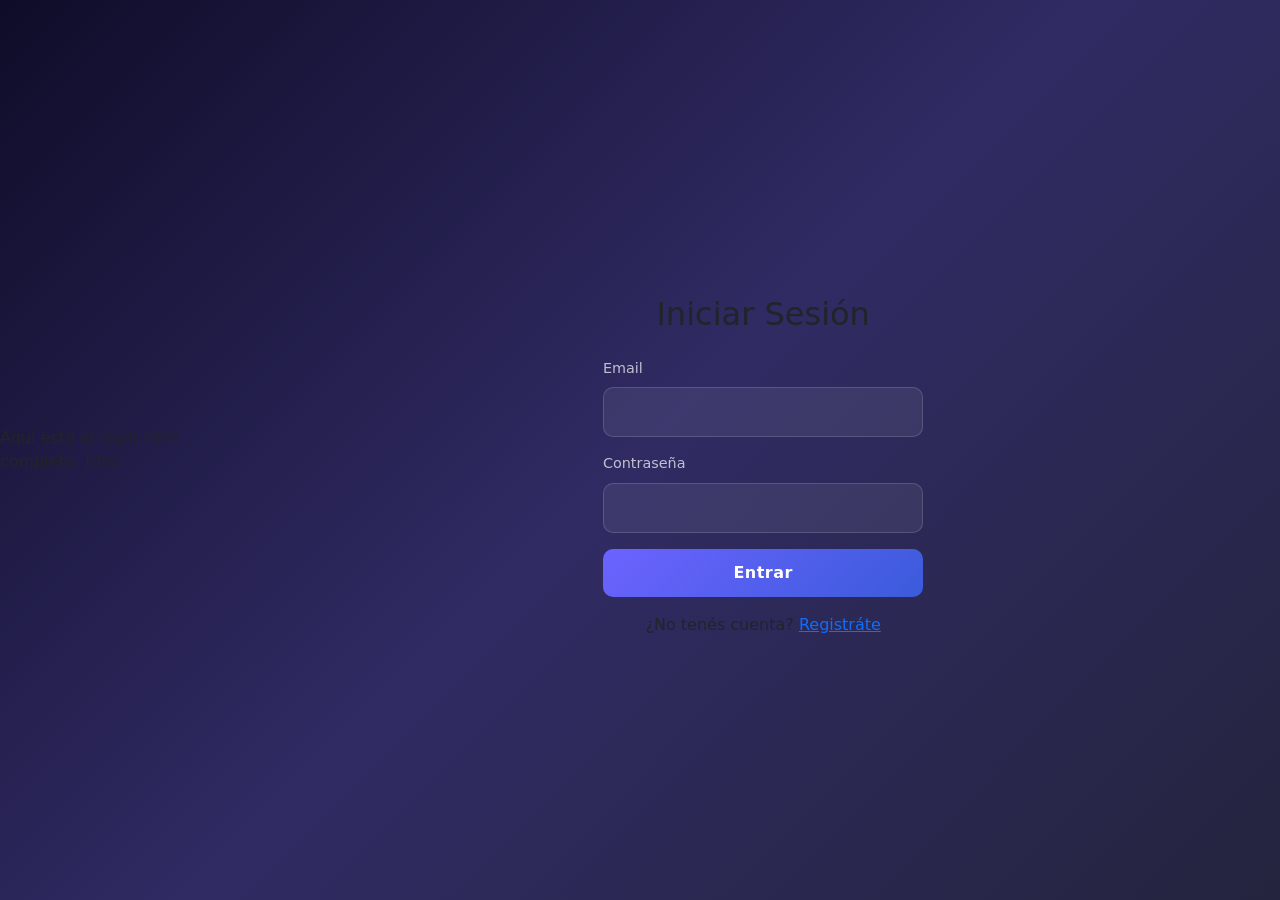
==== frontend/index.html @ b0592f24 ""Actualizacion para muestra del proyecto"" ====
<!DOCTYPE html>
<html lang="es">
<head>
    <meta charset="UTF-8">
    <meta name="viewport" content="width=device-width, initial-scale=1.0">
    <title>DevWeb - Feed</title>
    <link href="https://cdn.jsdelivr.net/npm/bootstrap@5.3.0/dist/css/bootstrap.min.css" rel="stylesheet">
    <link rel="stylesheet" href="css/styles.css">
</head>
<body class="feed-page">
    <nav class="navbar">
    <div class="logo">DevWeb</div>
    <input type="text" class="search-input" placeholder="Buscar freelancers...">
    <div class="user-menu">
        <span id="userName"></span>
        <button onclick="logout()">Salir</button>
    </div>
</nav>

<!-- Banner para FREELANCER -->
<div class="post-banner" id="freelancerBanner" style="display:none;">
    <p>¿Qué estás trabajando?</p>
    <button onclick="abrirModal('modalProyecto')">Subir proyecto</button>
</div>

<!-- Banner para CLIENT -->
<div class="post-banner" id="clientBanner" style="display:none;">
    <p>¿Eres freelancer? Únite a DevWeb</p>
    <button onclick="abrirModal('modalFreelancer')">Convertirme en freelancer</button>
</div>

<!-- Modal: Crear proyecto -->
<div class="modal-overlay" id="modalProyecto" style="display:none;">
    <div class="modal-box">
        <h3>Subir nuevo proyecto</h3>
        <form id="formProyecto">
            <input type="text" id="projTitle" placeholder="Título" required>
            <textarea id="projDescription" placeholder="Descripción" required></textarea>
            <select id="projCategory" required>
                <option value="">Categoría</option>
                <option value="WEB_DEVELOPMENT">Desarrollo Web</option>
                <option value="MOBILE_DEVELOPMENT">Desarrollo Móvil</option>
                <option value="GRAPHIC_DESIGN">Diseño Gráfico</option>
                <option value="UI_UX_DESIGN">UI/UX</option>
            </select>
            <input type="url" id="projImage" placeholder="URL de imagen" required>
            <div class="modal-buttons">
                <button type="button" onclick="cerrarModal('modalProyecto')">Cancelar</button>
                <button type="submit">Publicar</button>
            </div>
        </form>
    </div>
</div>

<!-- Modal: Convertirse en freelancer -->
<div class="modal-overlay" id="modalFreelancer" style="display:none;">
    <div class="modal-box">
        <h3>Convertirte en freelancer</h3>
        <p>Al confirmar, tu cuenta podrá publicar servicios y proyectos.</p>
        <div class="modal-buttons">
            <button type="button" onclick="cerrarModal('modalFreelancer')">Cancelar</button>
            <button onclick="confirmarFreelancer()">Confirmar</button>
        </div>
    </div>
</div>

<div class="feed-container" id="feedContainer">
    <!-- Aquí se cargan los proyectos dinámicamente -->
</div>


    <script src="js/api.js"></script>
<script>
   const user = JSON.parse(localStorage.getItem("user"));

if (!user) {
    window.location.href = "users/login.html";
}

async function cargarProyectos() {
    const response = await fetch(API_URL + "/projects");
    const proyectos = await response.json();
    
    const contenedor = document.getElementById("feedContainer");
    contenedor.innerHTML = "";

   proyectos.forEach(proyecto => {
    contenedor.innerHTML += `
        <div class="project-card">
            <img src="${proyecto.imageUrl}" class="project-image" alt="${proyecto.title}">
            <div class="project-info">
                <h3>${proyecto.title}</h3>
                <p>Por: ${proyecto.freelancerName}</p>
            </div>
        </div>
    `;
});
}

if (user.role === "FREELANCER") {
    document.getElementById("freelancerBanner").style.display = "flex";
} else if (user.role === "CLIENT") {
    document.getElementById("clientBanner").style.display = "flex";
}

document.getElementById("formProyecto").addEventListener("submit", async function(e) {
    e.preventDefault();

    const proyecto = {
        title: document.getElementById("projTitle").value,
        description: document.getElementById("projDescription").value,
        category: document.getElementById("projCategory").value,
        imageUrl: document.getElementById("projImage").value,
        freelancer: { id: user.id }
    };

    const response = await fetch(API_URL + "/projects", {
        method: "POST",
        headers: { "Content-Type": "application/json" },
        body: JSON.stringify(proyecto)
    });

    if (response.ok) {
        cerrarModal("modalProyecto");
        cargarProyectos();
    } else {
        alert("Error al publicar el proyecto");
    }
});

async function confirmarFreelancer() {
    const response = await fetch(API_URL + "/users/" + user.id + "/become-freelancer", {
        method: "PUT"
    });

    if (response.ok) {
        const updatedUser = await response.json();
        localStorage.setItem("user", JSON.stringify(updatedUser));
        alert("¡Ahora eres freelancer!");
        window.location.reload();
    } else {
        alert("Error al cambiar de rol");
    }
}

cargarProyectos();
</script>
</body>
</html>
---- frontend/css/styles.css ----
/* ===== GLOBAL ===== */
body {
    min-height: 100vh;
    background: linear-gradient(135deg, #0f0c29, #302b63, #24243e);
    display: flex;
    align-items: center;
    justify-content: center;
}

/* ===== LOGIN CARD ===== */
.login-card {
    background: rgba(255, 255, 255, 0.05);
    backdrop-filter: blur(10px);
    border: 1px solid rgba(255, 255, 255, 0.1);
    border-radius: 20px;
    padding: 40px;
    width: 100%;
    max-width: 400px;
    box-shadow: 0 8px 32px rgba(0, 0, 0, 0.4);
}

.login-card h2 {
    color: #fff;
    font-weight: 700;
    margin-bottom: 8px;
}

.login-card p {
    color: rgba(255,255,255,0.5);
    margin-bottom: 30px;
}

/* ===== FORMS ===== */
.form-label {
    color: rgba(255,255,255,0.7);
    font-size: 0.9rem;
}

.form-control {
    background: rgba(255,255,255,0.07);
    border: 1px solid rgba(255,255,255,0.15);
    border-radius: 10px;
    color: #fff;
    padding: 12px 15px;
}

.form-control:focus {
    background: rgba(255,255,255,0.1);
    border-color: #6c63ff;
    color: #fff;
    box-shadow: 0 0 0 3px rgba(108, 99, 255, 0.25);
}

.form-control::placeholder {
    color: rgba(255,255,255,0.3);
}

/* ===== BUTTONS ===== */
.btn-primary {
    background: linear-gradient(135deg, #6c63ff, #3b5bdb);
    border: none;
    border-radius: 10px;
    padding: 12px;
    font-weight: 600;
    letter-spacing: 0.5px;
    transition: all 0.3s ease;
}

.btn-primary:hover {
    transform: translateY(-2px);
    box-shadow: 0 8px 20px rgba(108, 99, 255, 0.4);
}

/* ===== LINKS ===== */
.register-link {
    color: rgba(255,255,255,0.5);
    font-size: 0.9rem;
}

.register-link a {
    color: #6c63ff;
    text-decoration: none;
    font-weight: 600;
}

.register-link a:hover {
    color: #a29bfe;
}

/* ===== LOGO ===== */
.logo {
    font-size: 1.5rem;
    font-weight: 800;
    color: #6c63ff;
    margin-bottom: 20px;
}

/* ===== LOGIN LAYOUT ===== */
.login-wrapper {
    display: flex;
    min-height: 100vh;
    width: 100%;
}

.login-left {
    width: 45%;
    display: flex;
    align-items: center;
    justify-content: center;
    padding: 40px;
    border-right: 1px solid rgba(255,255,255,0.08);
}

.login-right {
    width: 55%;
    display: flex;
    align-items: center;
    justify-content: center;
    padding: 60px;
}

.info-content h1 {
    font-size: 3rem;
    font-weight: 800;
    color: #fff;
    line-height: 1.2;
    margin-bottom: 20px;
}

.info-content p {
    color: rgba(255,255,255,0.6);
    font-size: 1.1rem;
    margin-bottom: 40px;
}

.feature-list {
    list-style: none;
    padding: 0;
}

.feature-list li {
    color: rgba(255,255,255,0.8);
    font-size: 1.1rem;
    padding: 12px 0;
    border-bottom: 1px solid rgba(255,255,255,0.08);
}

.feature-list li:last-child {
    border-bottom: none;
}


.logo {
    font-size: 1.5rem;
    font-weight: bold;
    color: #38bdf8;
}

body.feed-page {
    display: block;
    background: linear-gradient(135deg, #0f0c29, #302b63, #24243e);
    min-height: 100vh;
}

.search-input {
    flex: 1;
    max-width: 500px;
    padding: 10px 15px;
    border: none;
    border-radius: 25px;
    outline: none;
    font-size: 1rem;
    background-color: #f1f5f9;
}

.search-input:focus {
    box-shadow: 0 0 0 3px rgba(56, 189, 248, 0.4);
}

.user-menu {
    display: flex;
    align-items: center;
    gap: 15px;
}

#userName {
    font-weight: 500;
}

.user-menu button {
    padding: 8px 16px;
    border: none;
    border-radius: 8px;
    background-color: #ef4444;
    color: white;
    cursor: pointer;
    transition: background-color 0.2s;
}

.user-menu button:hover {
    background-color: #dc2626;
}


/* ===== NAVBAR ===== */
.navbar {
    display: flex;
    align-items: center;
    justify-content: space-between;
    padding: 15px 40px;
    background: rgba(255,255,255,0.04);
    border-bottom: 1px solid rgba(255,255,255,0.08);
    position: sticky;
    top: 0;
    z-index: 100;
}

.navbar .logo {
    font-size: 1.4rem;
    font-weight: 800;
    color: #6c63ff;
    margin: 0;
}

.search-input {
    flex: 1;
    max-width: 400px;
    margin: 0 30px;
    padding: 10px 15px;
    border-radius: 8px;
    border: 1px solid rgba(255,255,255,0.15);
    background: rgba(255,255,255,0.07);
    color: #fff;
}

.search-input::placeholder {
    color: rgba(255,255,255,0.3);
}

.user-menu {
    display: flex;
    align-items: center;
    gap: 15px;
    color: rgba(255,255,255,0.8);
}

.user-menu button {
    background: rgba(255,255,255,0.08);
    border: 1px solid rgba(255,255,255,0.15);
    color: #fff;
    padding: 8px 16px;
    border-radius: 8px;
    cursor: pointer;
    transition: all 0.2s ease;
}

.user-menu button:hover {
    background: #6c63ff;
    border-color: #6c63ff;
}


/* ===== FEED ===== */
.feed-container {
    display: flex;
    flex-direction: column;
    align-items: center;
    gap: 20px;
    padding: 30px 20px;
    max-width: 700px;
    margin: 0 auto;
}

.project-card {
    width: 100%;
    background: rgba(255,255,255,0.05);
    border: 1px solid rgba(255,255,255,0.1);
    border-radius: 15px;
    padding: 20px;
    color: #fff;
}

.project-card h3 {
    font-size: 1.2rem;
    font-weight: 700;
    margin-bottom: 5px;
}

.project-card p {
    color: rgba(255,255,255,0.5);
    margin: 0;
}

/* ===== BANNER ===== */
.post-banner {
    display: none;
    align-items: center;
    justify-content: space-between;
    max-width: 700px;
    margin: 30px auto 0;
    padding: 20px 25px;
    background: rgba(255,255,255,0.05);
    border: 1px solid rgba(255,255,255,0.1);
    border-radius: 15px;
    color: rgba(255,255,255,0.7);
}

.post-banner button {
    background: linear-gradient(135deg, #6c63ff, #3b5bdb);
    border: none;
    color: #fff;
    padding: 10px 20px;
    border-radius: 8px;
    font-weight: 600;
    cursor: pointer;
}

.post-banner button:hover {
    transform: translateY(-1px);
}

/* ===== MODAL ===== */
.modal-overlay {
    position: fixed;
    top: 0; left: 0; right: 0; bottom: 0;
    background: rgba(0,0,0,0.6);
    align-items: center;
    justify-content: center;
    z-index: 1000;
}

.modal-box {
    background: #1e1b3a;
    border: 1px solid rgba(255,255,255,0.1);
    border-radius: 15px;
    padding: 30px;
    width: 100%;
    max-width: 450px;
    color: #fff;
}

.modal-box h3 {
    margin-bottom: 20px;
}

.modal-box input,
.modal-box select,
.modal-box textarea {
    width: 100%;
    padding: 10px 15px;
    margin-bottom: 12px;
    border-radius: 8px;
    border: 1px solid rgba(255,255,255,0.15);
    background: rgba(255,255,255,0.07);
    color: #fff;
}

.modal-box textarea {
    resize: vertical;
    min-height: 80px;
}

.modal-buttons {
    display: flex;
    justify-content: flex-end;
    gap: 10px;
    margin-top: 10px;
}

.modal-buttons button {
    padding: 10px 18px;
    border-radius: 8px;
    border: none;
    cursor: pointer;
    font-weight: 600;
}

.modal-buttons button[type="submit"],
.modal-buttons button:last-child {
    background: linear-gradient(135deg, #6c63ff, #3b5bdb);
    color: #fff;
}

.modal-buttons button:first-child {
    background: rgba(255,255,255,0.1);
    color: #fff;
}

/* ===== PROJECT CARD CON IMAGEN ===== */
.project-card {
    overflow: hidden;
    padding: 0;
}

.project-image {
    width: 100%;
    height: 250px;
    object-fit: cover;
}

.project-info {
    padding: 15px 20px;
}
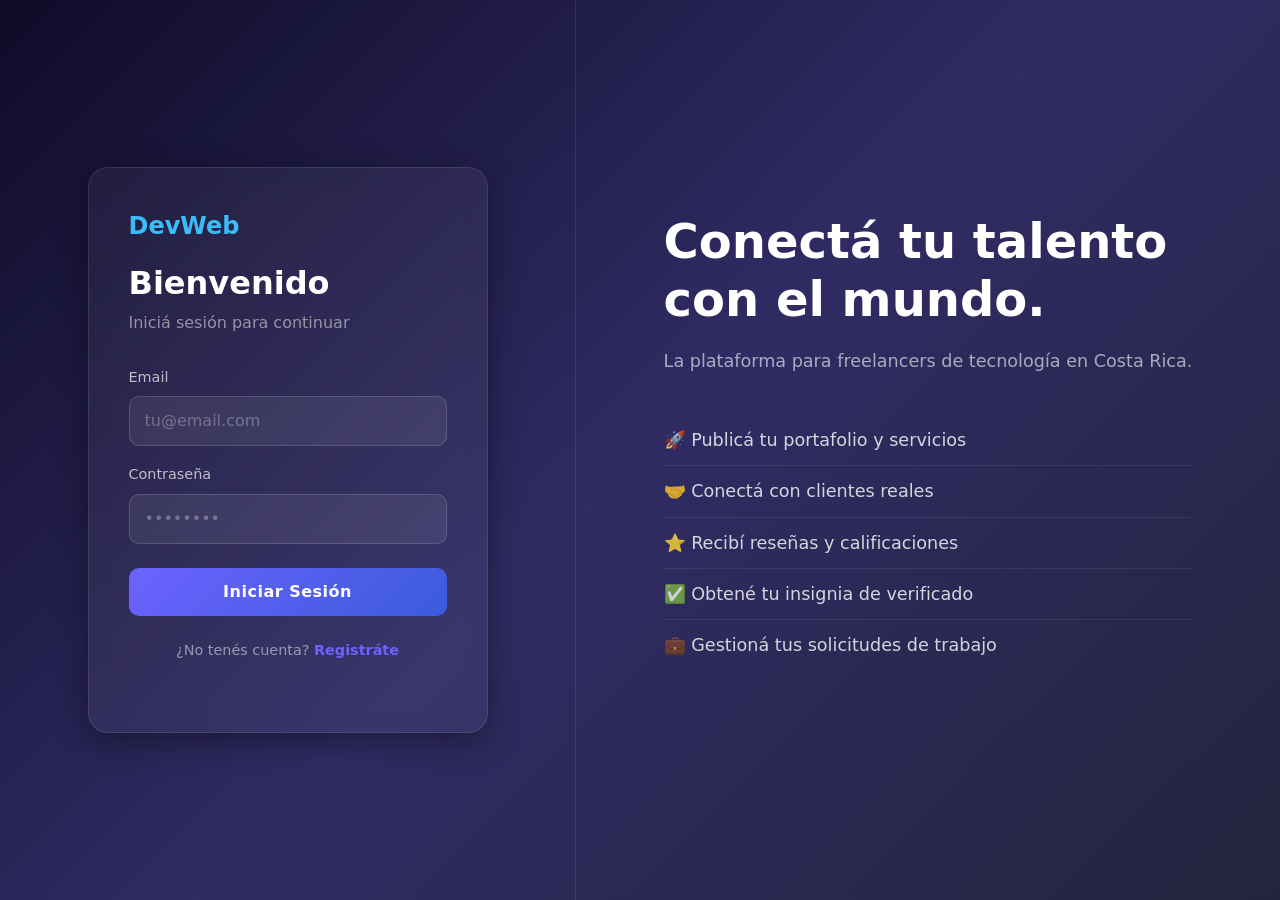
==== commit 84210444: "Fase 3 y 4 frontend" ====
--- a/frontend/index.html
+++ b/frontend/index.html
@@ -1,5 +1,6 @@
 <!DOCTYPE html>
 <html lang="es">
+
 <head>
     <meta charset="UTF-8">
     <meta name="viewport" content="width=device-width, initial-scale=1.0">
@@ -7,143 +8,261 @@
     <link href="https://cdn.jsdelivr.net/npm/bootstrap@5.3.0/dist/css/bootstrap.min.css" rel="stylesheet">
     <link rel="stylesheet" href="css/styles.css">
 </head>
+
 <body class="feed-page">
     <nav class="navbar">
-    <div class="logo">DevWeb</div>
-    <input type="text" class="search-input" placeholder="Buscar freelancers...">
-    <div class="user-menu">
-        <span id="userName"></span>
-        <button onclick="logout()">Salir</button>
-    </div>
-</nav>
-
-<!-- Banner para FREELANCER -->
-<div class="post-banner" id="freelancerBanner" style="display:none;">
-    <p>¿Qué estás trabajando?</p>
-    <button onclick="abrirModal('modalProyecto')">Subir proyecto</button>
-</div>
-
-<!-- Banner para CLIENT -->
-<div class="post-banner" id="clientBanner" style="display:none;">
-    <p>¿Eres freelancer? Únite a DevWeb</p>
-    <button onclick="abrirModal('modalFreelancer')">Convertirme en freelancer</button>
-</div>
-
-<!-- Modal: Crear proyecto -->
-<div class="modal-overlay" id="modalProyecto" style="display:none;">
-    <div class="modal-box">
-        <h3>Subir nuevo proyecto</h3>
-        <form id="formProyecto">
-            <input type="text" id="projTitle" placeholder="Título" required>
-            <textarea id="projDescription" placeholder="Descripción" required></textarea>
-            <select id="projCategory" required>
-                <option value="">Categoría</option>
-                <option value="WEB_DEVELOPMENT">Desarrollo Web</option>
-                <option value="MOBILE_DEVELOPMENT">Desarrollo Móvil</option>
-                <option value="GRAPHIC_DESIGN">Diseño Gráfico</option>
-                <option value="UI_UX_DESIGN">UI/UX</option>
-            </select>
-            <input type="url" id="projImage" placeholder="URL de imagen" required>
+        <div class="logo">DevWeb</div>
+        <input type="text" class="search-input" placeholder="Buscar freelancers...">
+        <div class="user-menu">
+            <a href="users/profile.html" id="userName" class="user-link"></a>
+            <button onclick="logout()">Cerrar sesión</button>
+        </div>
+    </nav>
+
+    <!-- Banner para FREELANCER -->
+    <div class="post-banner" id="freelancerBanner" style="display:none;">
+        <p>¿Qué estás trabajando?</p>
+        <button onclick="abrirModal('modalProyecto')">Subir proyecto</button>
+    </div>
+
+    <!-- Banner para CLIENT -->
+    <div class="post-banner" id="clientBanner" style="display:none;">
+        <p>¿Eres freelancer? Únite a DevWeb</p>
+        <button onclick="abrirModal('modalFreelancer')">Convertirme en freelancer</button>
+    </div>
+
+    <!-- Modal: Crear proyecto -->
+    <div class="modal-overlay" id="modalProyecto" style="display:none;">
+        <div class="modal-box">
+            <h3>Subir nuevo proyecto</h3>
+            <form id="formProyecto">
+                <input type="text" id="projTitle" placeholder="Título" required>
+                <textarea id="projDescription" placeholder="Descripción" required></textarea>
+                <select id="projCategory" required>
+                    <option value="">Categoría</option>
+                    <option value="WEB_DEVELOPMENT">Desarrollo Web</option>
+                    <option value="MOBILE_DEVELOPMENT">Desarrollo Móvil</option>
+                    <option value="GRAPHIC_DESIGN">Diseño Gráfico</option>
+                    <option value="UI_UX_DESIGN">UI/UX</option>
+                </select>
+                <input type="url" id="projImage" placeholder="URL de imagen" required>
+                <div class="modal-buttons">
+                    <button type="button" onclick="cerrarModal('modalProyecto')">Cancelar</button>
+                    <button type="submit">Publicar</button>
+                </div>
+            </form>
+        </div>
+    </div>
+
+    <!-- Modal: Convertirse en freelancer -->
+    <div class="modal-overlay" id="modalFreelancer" style="display:none;">
+        <div class="modal-box">
+            <h3>Convertirte en freelancer</h3>
+            <p>Al confirmar, tu cuenta podrá publicar servicios y proyectos.</p>
             <div class="modal-buttons">
-                <button type="button" onclick="cerrarModal('modalProyecto')">Cancelar</button>
-                <button type="submit">Publicar</button>
+                <button type="button" onclick="cerrarModal('modalFreelancer')">Cancelar</button>
+                <button onclick="confirmarFreelancer()">Confirmar</button>
             </div>
-        </form>
-    </div>
-</div>
-
-<!-- Modal: Convertirse en freelancer -->
-<div class="modal-overlay" id="modalFreelancer" style="display:none;">
-    <div class="modal-box">
-        <h3>Convertirte en freelancer</h3>
-        <p>Al confirmar, tu cuenta podrá publicar servicios y proyectos.</p>
-        <div class="modal-buttons">
-            <button type="button" onclick="cerrarModal('modalFreelancer')">Cancelar</button>
-            <button onclick="confirmarFreelancer()">Confirmar</button>
-        </div>
-    </div>
-</div>
-
-<div class="feed-container" id="feedContainer">
-    <!-- Aquí se cargan los proyectos dinámicamente -->
-</div>
-
+        </div>
+    </div>
+
+
+    <div class="modal-overlay" id="modalSolicitud" style="display:none;">
+        <div class="modal-box">
+            <h3>Solicitar servicio</h3>
+
+            <p id="requestServiceTitle"></p>
+
+            <input type="hidden" id="requestServiceId">
+            <input type="hidden" id="requestFreelancerId">
+
+            <textarea id="requestDescription" placeholder="Describe el trabajo que necesitás"></textarea>
+
+            <div class="modal-buttons">
+                <button type="button" onclick="cerrarModal('modalSolicitud')">Cancelar</button>
+                <button type="button" onclick="sendJobRequest()">Enviar solicitud</button>
+            </div>
+        </div>
+    </div>
+
+    <div class="feed-container" id="feedContainer">
+        <!-- Aquí se cargan los proyectos dinámicamente -->
+    </div>
 
     <script src="js/api.js"></script>
-<script>
-   const user = JSON.parse(localStorage.getItem("user"));
-
-if (!user) {
-    window.location.href = "users/login.html";
+    <script>
+        const user = JSON.parse(localStorage.getItem("user"));
+
+        if (!user) {
+            window.location.href = "users/login.html";
+        }
+
+        document.getElementById("userName").textContent = "Hola, " + user.name;
+
+        async function cargarProyectos() {
+            const response = await fetch(API_URL + "/projects");
+            const proyectos = await response.json();
+
+            const contenedor = document.getElementById("feedContainer");
+            contenedor.innerHTML = "";
+
+            proyectos.forEach(proyecto => {
+                contenedor.innerHTML += `
+                <div class="project-card">
+                    <img src="${proyecto.imageUrl}" class="project-image" alt="${proyecto.title}">
+                    <div class="project-info">
+                        <h3>${proyecto.title}</h3>
+                        <p>Por: ${proyecto.freelancerName}</p>
+                    </div>
+                </div>
+            `;
+            });
+        }
+
+        async function cargarServicios() {
+            const response = await fetch(API_URL + "/api/services/findAll");
+
+            if (!response.ok) {
+                return;
+            }
+
+            const servicios = await response.json();
+            const contenedor = document.getElementById("feedContainer");
+
+            servicios.forEach(service => {
+                contenedor.innerHTML +=`
+                    <div class="project-card">
+                        <img src="${service.imageUrl}" class="project-image" alt="${service.title}">
+
+                            <div class="project-info">
+                                <h3>${service.title}</h3>
+
+                                <p>Categoría: ${service.category}</p>
+                                <p>Precio: ₡${Number(service.price).toLocaleString()}</p>
+
+                                <div class="service-footer">
+
+                                    <div class="service-owner">
+                                        Por:
+                                        <a href="freelancer.html?id=${service.freelancerId}">
+                                            ${service.freelancerName}
+                                        </a>
+                                    </div>
+
+                                    <button
+                                        class="btn-service"
+                                        onclick="openRequestModal(${service.id}, ${service.freelancerId}, '${service.title.replace(/'/g, "\\'")}')">
+                                    Solicitar servicio
+                                </button>
+
+                            </div>
+                    </div>
+            </div >
+        `;
+    });
 }
 
-async function cargarProyectos() {
-    const response = await fetch(API_URL + "/projects");
-    const proyectos = await response.json();
-    
-    const contenedor = document.getElementById("feedContainer");
-    contenedor.innerHTML = "";
-
-   proyectos.forEach(proyecto => {
-    contenedor.innerHTML += `
-        <div class="project-card">
-            <img src="${proyecto.imageUrl}" class="project-image" alt="${proyecto.title}">
-            <div class="project-info">
-                <h3>${proyecto.title}</h3>
-                <p>Por: ${proyecto.freelancerName}</p>
-            </div>
-        </div>
-    `;
-});
+    if (user.role === "FREELANCER") {
+        document.getElementById("freelancerBanner").style.display = "flex";
+    } else if (user.role === "CLIENT") {
+        document.getElementById("clientBanner").style.display = "flex";
+    }
+
+    document.getElementById("formProyecto").addEventListener("submit", async function(e) {
+        e.preventDefault();
+
+        const proyecto = {
+            title: document.getElementById("projTitle").value,
+            description: document.getElementById("projDescription").value,
+            category: document.getElementById("projCategory").value,
+            imageUrl: document.getElementById("projImage").value,
+            freelancer: { id: user.id }
+        };
+
+        const response = await fetch(API_URL + "/projects", {
+            method: "POST",
+            headers: { "Content-Type": "application/json" },
+            body: JSON.stringify(proyecto)
+        });
+
+        if (response.ok) {
+            cerrarModal("modalProyecto");
+            cargarProyectos();
+        } else {
+            alert("Error al publicar el proyecto");
+        }
+    });
+
+    function openRequestModal(serviceId, freelancerId, serviceTitle) {
+    if (user.role !== "CLIENT") {
+        alert("Solo los clientes pueden solicitar servicios");
+        return;
+    }
+
+    document.getElementById("requestServiceId").value = serviceId;
+    document.getElementById("requestFreelancerId").value = freelancerId;
+    document.getElementById("requestServiceTitle").textContent = serviceTitle;
+    document.getElementById("requestDescription").value = "";
+
+    abrirModal("modalSolicitud");
 }
 
-if (user.role === "FREELANCER") {
-    document.getElementById("freelancerBanner").style.display = "flex";
-} else if (user.role === "CLIENT") {
-    document.getElementById("clientBanner").style.display = "flex";
+async function sendJobRequest() {
+    const description = document.getElementById("requestDescription").value;
+
+    if (description.trim() === "") {
+        alert("Debe escribir una descripción");
+        return;
+    }
+
+    const request = {
+        description: description,
+        client: {
+            id: user.id
+        },
+        freelancer: {
+            id: Number(document.getElementById("requestFreelancerId").value)
+        },
+        service: {
+            id: Number(document.getElementById("requestServiceId").value)
+        }
+    };
+
+    const response = await fetch(API_URL + "/api/jobrequest/save", {
+        method: "POST",
+        headers: {
+            "Content-Type": "application/json"
+        },
+        body: JSON.stringify(request)
+    });
+
+    const text = await response.text();
+
+    if (response.ok) {
+        cerrarModal("modalSolicitud");
+        alert("Solicitud enviada correctamente");
+    } else {
+        alert(text || "Error al enviar solicitud");
+    }
 }
 
-document.getElementById("formProyecto").addEventListener("submit", async function(e) {
-    e.preventDefault();
-
-    const proyecto = {
-        title: document.getElementById("projTitle").value,
-        description: document.getElementById("projDescription").value,
-        category: document.getElementById("projCategory").value,
-        imageUrl: document.getElementById("projImage").value,
-        freelancer: { id: user.id }
-    };
-
-    const response = await fetch(API_URL + "/projects", {
-        method: "POST",
-        headers: { "Content-Type": "application/json" },
-        body: JSON.stringify(proyecto)
-    });
-
-    if (response.ok) {
-        cerrarModal("modalProyecto");
-        cargarProyectos();
-    } else {
-        alert("Error al publicar el proyecto");
-    }
-});
-
-async function confirmarFreelancer() {
-    const response = await fetch(API_URL + "/users/" + user.id + "/become-freelancer", {
-        method: "PUT"
-    });
-
-    if (response.ok) {
-        const updatedUser = await response.json();
-        localStorage.setItem("user", JSON.stringify(updatedUser));
-        alert("¡Ahora eres freelancer!");
-        window.location.reload();
-    } else {
-        alert("Error al cambiar de rol");
-    }
-}
-
-cargarProyectos();
-</script>
+    async function confirmarFreelancer() {
+        const response = await fetch(API_URL + "/users/" + user.id + "/become-freelancer", {
+            method: "PUT"
+        });
+
+        if (response.ok) {
+            const updatedUser = await response.json();
+            localStorage.setItem("user", JSON.stringify(updatedUser));
+            alert("¡Ahora eres freelancer!");
+            window.location.reload();
+        } else {
+            alert("Error al cambiar de rol");
+        }
+    }
+
+    cargarProyectos().then(() => cargarServicios());
+    </script>
 </body>
+
 </html>
--- a/frontend/css/styles.css
+++ b/frontend/css/styles.css
@@ -26,33 +26,33 @@
 }
 
 .login-card p {
-    color: rgba(255,255,255,0.5);
+    color: rgba(255, 255, 255, 0.5);
     margin-bottom: 30px;
 }
 
 /* ===== FORMS ===== */
 .form-label {
-    color: rgba(255,255,255,0.7);
+    color: rgba(255, 255, 255, 0.7);
     font-size: 0.9rem;
 }
 
 .form-control {
-    background: rgba(255,255,255,0.07);
-    border: 1px solid rgba(255,255,255,0.15);
+    background: rgba(255, 255, 255, 0.07);
+    border: 1px solid rgba(255, 255, 255, 0.15);
     border-radius: 10px;
     color: #fff;
     padding: 12px 15px;
 }
 
 .form-control:focus {
-    background: rgba(255,255,255,0.1);
+    background: rgba(255, 255, 255, 0.1);
     border-color: #6c63ff;
     color: #fff;
     box-shadow: 0 0 0 3px rgba(108, 99, 255, 0.25);
 }
 
 .form-control::placeholder {
-    color: rgba(255,255,255,0.3);
+    color: rgba(255, 255, 255, 0.3);
 }
 
 /* ===== BUTTONS ===== */
@@ -73,7 +73,7 @@
 
 /* ===== LINKS ===== */
 .register-link {
-    color: rgba(255,255,255,0.5);
+    color: rgba(255, 255, 255, 0.5);
     font-size: 0.9rem;
 }
 
@@ -108,7 +108,7 @@
     align-items: center;
     justify-content: center;
     padding: 40px;
-    border-right: 1px solid rgba(255,255,255,0.08);
+    border-right: 1px solid rgba(255, 255, 255, 0.08);
 }
 
 .login-right {
@@ -128,7 +128,7 @@
 }
 
 .info-content p {
-    color: rgba(255,255,255,0.6);
+    color: rgba(255, 255, 255, 0.6);
     font-size: 1.1rem;
     margin-bottom: 40px;
 }
@@ -139,10 +139,10 @@
 }
 
 .feature-list li {
-    color: rgba(255,255,255,0.8);
+    color: rgba(255, 255, 255, 0.8);
     font-size: 1.1rem;
     padding: 12px 0;
-    border-bottom: 1px solid rgba(255,255,255,0.08);
+    border-bottom: 1px solid rgba(255, 255, 255, 0.08);
 }
 
 .feature-list li:last-child {
@@ -208,8 +208,8 @@
     align-items: center;
     justify-content: space-between;
     padding: 15px 40px;
-    background: rgba(255,255,255,0.04);
-    border-bottom: 1px solid rgba(255,255,255,0.08);
+    background: rgba(255, 255, 255, 0.04);
+    border-bottom: 1px solid rgba(255, 255, 255, 0.08);
     position: sticky;
     top: 0;
     z-index: 100;
@@ -228,25 +228,25 @@
     margin: 0 30px;
     padding: 10px 15px;
     border-radius: 8px;
-    border: 1px solid rgba(255,255,255,0.15);
-    background: rgba(255,255,255,0.07);
+    border: 1px solid rgba(255, 255, 255, 0.15);
+    background: rgba(255, 255, 255, 0.07);
     color: #fff;
 }
 
 .search-input::placeholder {
-    color: rgba(255,255,255,0.3);
+    color: rgba(255, 255, 255, 0.3);
 }
 
 .user-menu {
     display: flex;
     align-items: center;
     gap: 15px;
-    color: rgba(255,255,255,0.8);
+    color: rgba(255, 255, 255, 0.8);
 }
 
 .user-menu button {
-    background: rgba(255,255,255,0.08);
-    border: 1px solid rgba(255,255,255,0.15);
+    background: rgba(255, 255, 255, 0.08);
+    border: 1px solid rgba(255, 255, 255, 0.15);
     color: #fff;
     padding: 8px 16px;
     border-radius: 8px;
@@ -273,8 +273,8 @@
 
 .project-card {
     width: 100%;
-    background: rgba(255,255,255,0.05);
-    border: 1px solid rgba(255,255,255,0.1);
+    background: rgba(255, 255, 255, 0.05);
+    border: 1px solid rgba(255, 255, 255, 0.1);
     border-radius: 15px;
     padding: 20px;
     color: #fff;
@@ -287,7 +287,7 @@
 }
 
 .project-card p {
-    color: rgba(255,255,255,0.5);
+    color: rgba(255, 255, 255, 0.5);
     margin: 0;
 }
 
@@ -299,10 +299,10 @@
     max-width: 700px;
     margin: 30px auto 0;
     padding: 20px 25px;
-    background: rgba(255,255,255,0.05);
-    border: 1px solid rgba(255,255,255,0.1);
+    background: rgba(255, 255, 255, 0.05);
+    border: 1px solid rgba(255, 255, 255, 0.1);
     border-radius: 15px;
-    color: rgba(255,255,255,0.7);
+    color: rgba(255, 255, 255, 0.7);
 }
 
 .post-banner button {
@@ -322,8 +322,11 @@
 /* ===== MODAL ===== */
 .modal-overlay {
     position: fixed;
-    top: 0; left: 0; right: 0; bottom: 0;
-    background: rgba(0,0,0,0.6);
+    top: 0;
+    left: 0;
+    right: 0;
+    bottom: 0;
+    background: rgba(0, 0, 0, 0.6);
     align-items: center;
     justify-content: center;
     z-index: 1000;
@@ -331,7 +334,7 @@
 
 .modal-box {
     background: #1e1b3a;
-    border: 1px solid rgba(255,255,255,0.1);
+    border: 1px solid rgba(255, 255, 255, 0.1);
     border-radius: 15px;
     padding: 30px;
     width: 100%;
@@ -350,8 +353,8 @@
     padding: 10px 15px;
     margin-bottom: 12px;
     border-radius: 8px;
-    border: 1px solid rgba(255,255,255,0.15);
-    background: rgba(255,255,255,0.07);
+    border: 1px solid rgba(255, 255, 255, 0.15);
+    background: rgba(255, 255, 255, 0.07);
     color: #fff;
 }
 
@@ -382,7 +385,7 @@
 }
 
 .modal-buttons button:first-child {
-    background: rgba(255,255,255,0.1);
+    background: rgba(255, 255, 255, 0.1);
     color: #fff;
 }
 
@@ -400,4 +403,515 @@
 
 .project-info {
     padding: 15px 20px;
+}
+
+.user-link {
+    color: rgba(255, 255, 255, 0.8);
+    text-decoration: none;
+}
+
+.user-link:hover {
+    color: #fff;
+}
+
+css
+
+/* ===== PROFILE PAGE ===== */
+.profile-container {
+    max-width: 700px;
+    margin: 30px auto;
+    padding: 0 20px;
+}
+
+.profile-header {
+    background: rgba(255, 255, 255, 0.05);
+    border: 1px solid rgba(255, 255, 255, 0.1);
+    border-radius: 15px;
+    padding: 30px;
+    color: #fff;
+    margin-bottom: 30px;
+    text-align: center;
+}
+
+.profile-header h2 {
+    font-size: 1.8rem;
+    font-weight: 700;
+    margin-bottom: 10px;
+    color: #fff;
+}
+
+.profile-header p {
+    color: rgba(255, 255, 255, 0.6);
+    margin: 4px 0;
+}
+
+.profile-header button {
+    margin-top: 15px;
+    background: linear-gradient(135deg, #6c63ff, #3b5bdb);
+    border: none;
+    color: #fff;
+    padding: 10px 20px;
+    border-radius: 8px;
+    font-weight: 600;
+    cursor: pointer;
+
+}
+
+.profile-container {
+    color: #fff;
+}
+
+#servicesSection h3,
+#clientSection h3,
+#projectsSection h3 {
+    color: #fff;
+}
+
+#servicesContainer p,
+#solicitudesContainer p {
+    color: rgba(255, 255, 255, 0.6);
+}
+
+#projectsSection h3,
+#clientSection h3 {
+    color: #fff;
+    margin-bottom: 15px;
+}
+
+#projectsContainer {
+    display: flex;
+    flex-direction: column;
+    gap: 15px;
+}
+
+.modal-box select {
+    height: auto;
+    appearance: auto;
+}
+
+.modal-box select option {
+    background: #1e1b3a;
+    color: #fff;
+}
+
+.section-header {
+    display: flex;
+    justify-content: first baseline;
+    gap: 15px;
+    align-items: center;
+
+}
+
+.section-header button {
+    margin-top: 0 px;
+    background: linear-gradient(135deg, #6c63ff, #3b5bdb);
+    border: none;
+    color: #fff;
+    padding: 6px 14px;
+    border-radius: 8px;
+    font-weight: 600;
+    cursor: pointer;
+}
+
+/* ===== SOLO PERFIL PUBLICO FREELANCER ===== */
+
+.public-freelancer-page .freelancer-page {
+    display: grid;
+    grid-template-columns: 320px 1fr;
+    min-height: calc(100vh - 70px);
+    color: #fff;
+}
+
+.public-freelancer-page .freelancer-profile-card {
+    padding: 36px;
+    background: rgba(0, 0, 0, 0.22);
+    border-right: 1px solid rgba(255, 255, 255, 0.08);
+}
+
+.public-freelancer-page .freelancer-avatar {
+    width: 145px;
+    height: 145px;
+    border-radius: 50%;
+    background: linear-gradient(135deg, #6c63ff, #38bdf8);
+    display: flex;
+    align-items: center;
+    justify-content: center;
+    font-size: 4rem;
+    font-weight: 900;
+    color: #fff;
+    margin-bottom: 22px;
+}
+
+.public-freelancer-page .freelancer-profile-card h1 {
+    font-size: 2rem;
+    font-weight: 900;
+    margin-bottom: 6px;
+}
+
+.public-freelancer-page .profile-muted {
+    color: rgba(255, 255, 255, 0.62);
+}
+
+.public-freelancer-page .profile-badges {
+    display: flex;
+    gap: 10px;
+    flex-wrap: wrap;
+    margin: 20px 0;
+}
+
+.public-freelancer-page .profile-badges span {
+    background: rgba(255, 255, 255, 0.08);
+    border: 1px solid rgba(255, 255, 255, 0.13);
+    border-radius: 999px;
+    padding: 8px 13px;
+    font-size: 0.9rem;
+    font-weight: 800;
+}
+
+.public-freelancer-page .secondary-profile-button,
+.public-freelancer-page .small-button {
+    border: none;
+    border-radius: 999px;
+    padding: 11px 18px;
+    background: rgba(255, 255, 255, 0.10);
+    color: #fff;
+    font-weight: 800;
+    cursor: pointer;
+}
+
+.public-freelancer-page .secondary-profile-button {
+    width: 100%;
+}
+
+.public-freelancer-page .secondary-profile-button:hover,
+.public-freelancer-page .small-button:hover {
+    background: rgba(255, 255, 255, 0.18);
+}
+
+.public-freelancer-page .report-box {
+    margin-top: 18px;
+    padding: 16px;
+    border-radius: 16px;
+    background: rgba(255, 255, 255, 0.06);
+    border: 1px solid rgba(255, 255, 255, 0.10);
+}
+
+.public-freelancer-page .report-box h4 {
+    font-size: 1rem;
+    font-weight: 800;
+    margin-bottom: 10px;
+}
+
+.public-freelancer-page .report-box textarea,
+.public-freelancer-page #modalSolicitud textarea,
+.public-freelancer-page #modalReview textarea {
+    width: 100%;
+    min-height: 105px;
+    padding: 12px;
+    border-radius: 12px;
+    background: rgba(0, 0, 0, 0.28);
+    border: 1px solid rgba(255, 255, 255, 0.15);
+    color: #fff;
+    resize: vertical;
+}
+
+.public-freelancer-page .report-box button {
+    width: 100%;
+    margin-top: 10px;
+    border: none;
+    border-radius: 12px;
+    background: #ef4444;
+    color: #fff;
+    padding: 10px;
+    font-weight: 800;
+}
+
+.public-freelancer-page .freelancer-main-content {
+    padding: 42px 58px;
+}
+
+.public-freelancer-page .freelancer-tabs {
+    display: flex;
+    gap: 34px;
+    border-bottom: 1px solid rgba(255, 255, 255, 0.12);
+    margin-bottom: 32px;
+}
+
+.public-freelancer-page .freelancer-tabs button {
+    background: transparent;
+    border: none;
+    color: rgba(255, 255, 255, 0.45);
+    font-size: 1.55rem;
+    font-weight: 900;
+    padding-bottom: 12px;
+    cursor: pointer;
+}
+
+.public-freelancer-page .freelancer-tabs button.tab-active {
+    color: #fff;
+    border-bottom: 2px solid #fff;
+}
+
+.public-freelancer-page .freelancer-section h2 {
+    font-size: 1.8rem;
+    font-weight: 900;
+    margin-bottom: 22px;
+}
+
+.public-freelancer-page .service-slot-card {
+    display: grid;
+    grid-template-columns: 34% 1fr;
+    background: rgba(255, 255, 255, 0.055);
+    border: 1px solid rgba(255, 255, 255, 0.10);
+    border-radius: 24px;
+    overflow: hidden;
+    margin-bottom: 22px;
+}
+
+.public-freelancer-page .service-slot-category {
+    background: linear-gradient(135deg, #6c63ff, #38bdf8);
+    display: flex;
+    align-items: center;
+    justify-content: center;
+    padding: 24px;
+    text-align: center;
+    color: #fff;
+    font-size: 1.25rem;
+    font-weight: 900;
+}
+
+.public-freelancer-page .service-slot-info {
+    padding: 26px;
+}
+
+.public-freelancer-page .service-slot-info h3 {
+    font-size: 1.45rem;
+    font-weight: 900;
+    margin-bottom: 10px;
+}
+
+.public-freelancer-page .service-slot-info p {
+    color: rgba(255, 255, 255, 0.65);
+    margin-bottom: 8px;
+}
+
+.public-freelancer-page .service-slot-price {
+    font-size: 1.45rem;
+    font-weight: 900;
+    color: #fff !important;
+    margin: 15px 0;
+}
+
+.public-freelancer-page .service-slot-info button {
+    border: none;
+    border-radius: 999px;
+    padding: 12px 20px;
+    background: #1f96c9;
+    color: rgb(255, 255, 255);
+    font-weight: 900;
+    cursor: pointer;
+}
+
+.public-freelancer-page .service-slot-info button:hover {
+    background: #7dd3fc;
+}
+
+.public-freelancer-page .projects-public-grid {
+    display: grid;
+    grid-template-columns: repeat(auto-fill, minmax(230px, 1fr));
+    gap: 20px;
+}
+
+.public-freelancer-page .project-public-card,
+.public-freelancer-page .review-slot-card {
+    background: rgba(255, 255, 255, 0.055);
+    border: 1px solid rgba(255, 255, 255, 0.10);
+    border-radius: 18px;
+    color: #fff;
+}
+
+.public-freelancer-page .project-public-card {
+    overflow: hidden;
+}
+
+.public-freelancer-page .project-public-card img {
+    width: 100%;
+    height: 180px;
+    object-fit: cover;
+}
+
+.public-freelancer-page .project-public-card div,
+.public-freelancer-page .review-slot-card {
+    padding: 16px;
+}
+
+.public-freelancer-page .project-public-card h3,
+.public-freelancer-page .review-slot-card strong {
+    font-weight: 900;
+}
+
+.public-freelancer-page .project-public-card p,
+.public-freelancer-page .review-slot-card p,
+.public-freelancer-page .review-slot-card small {
+    color: rgba(255, 255, 255, 0.62);
+}
+
+.public-freelancer-page .section-title-row {
+    display: flex;
+    justify-content: space-between;
+    align-items: center;
+    gap: 15px;
+}
+
+.public-freelancer-page .review-row {
+    display: flex;
+    justify-content: space-between;
+    margin-bottom: 10px;
+}
+
+.public-freelancer-page #modalReview select {
+    width: 100%;
+    margin-bottom: 12px;
+    border-radius: 10px;
+    padding: 10px;
+}
+
+@media (max-width: 900px) {
+    .public-freelancer-page .freelancer-page {
+        grid-template-columns: 1fr;
+    }
+
+    .public-freelancer-page .freelancer-profile-card {
+        border-right: none;
+        border-bottom: 1px solid rgba(255, 255, 255, 0.08);
+    }
+
+    .public-freelancer-page .freelancer-main-content {
+        padding: 28px 20px;
+    }
+
+    .public-freelancer-page .service-slot-card {
+        grid-template-columns: 1fr;
+    }
+
+    .public-freelancer-page .freelancer-tabs {
+        gap: 18px;
+    }
+
+    .public-freelancer-page .freelancer-tabs button {
+        font-size: 1.2rem;
+    }
+}
+
+.public-freelancer-page .service-image {
+    width: 100%;
+    height: 240px;
+    object-fit: cover;
+    display: block;
+}
+
+
+/* Botones dentro de cards */
+.card-actions {
+    display: flex;
+    gap: 10px;
+    margin-top: 15px;
+    flex-wrap: wrap;
+}
+
+.card-actions button {
+    border: none;
+    color: #fff;
+    padding: 8px 16px;
+    border-radius: 8px;
+    font-weight: 600;
+    cursor: pointer;
+    transition: 0.2s;
+}
+
+
+
+/* Aceptar */
+.btn-accept {
+    background: linear-gradient(135deg, #198754, #157347);
+}
+
+.btn-accept:hover {
+    transform: translateY(-2px);
+}
+
+/* Rechazar */
+.btn-reject {
+    background: linear-gradient(135deg, #dc3545, #b02a37);
+}
+
+.btn-reject:hover {
+    transform: translateY(-2px);
+}
+
+/* Completar */
+.btn-complete {
+    background: linear-gradient(135deg, #0d6efd, #0a58ca);
+}
+
+.btn-complete:hover {
+    transform: translateY(-2px);
+}
+
+.profile-container .freelancer-tabs {
+    justify-content: space-around;
+    display: flex;
+    gap: 40px;
+    border-bottom: 1px solid rgba(255, 255, 255, 0.2);
+    margin-bottom: 25px;
+}
+
+.profile-container .freelancer-tabs button {
+    background: transparent;
+    border: none;
+    color: rgba(255, 255, 255, 0.55);
+    font-size: 1.6rem;
+    font-weight: 800;
+    padding-bottom: 12px;
+}
+
+.profile-container .freelancer-tabs button.tab-active {
+    color: #fff;
+    border-bottom: 2px solid #fff;
+}
+
+.service-footer {
+    display: flex;
+    justify-content: space-between;
+    align-items: center;
+    margin-top: 15px;
+}
+
+.service-owner {
+    color: rgba(255,255,255,0.8);
+}
+
+.service-owner a {
+    color: #ffffff;
+    text-decoration: none;
+    font-weight: 600;
+}
+
+.service-owner a:hover {
+    text-decoration: underline;
+}
+
+.btn-service {
+    background: linear-gradient(135deg, #6c63ff, #3b5bdb);
+    border: none;
+    color: white;
+    padding: 10px 18px;
+    border-radius: 8px;
+    font-weight: 600;
+    cursor: pointer;
+    transition: 0.2s;
+}
+
+.btn-service:hover {
+    transform: translateY(-2px);
 }
